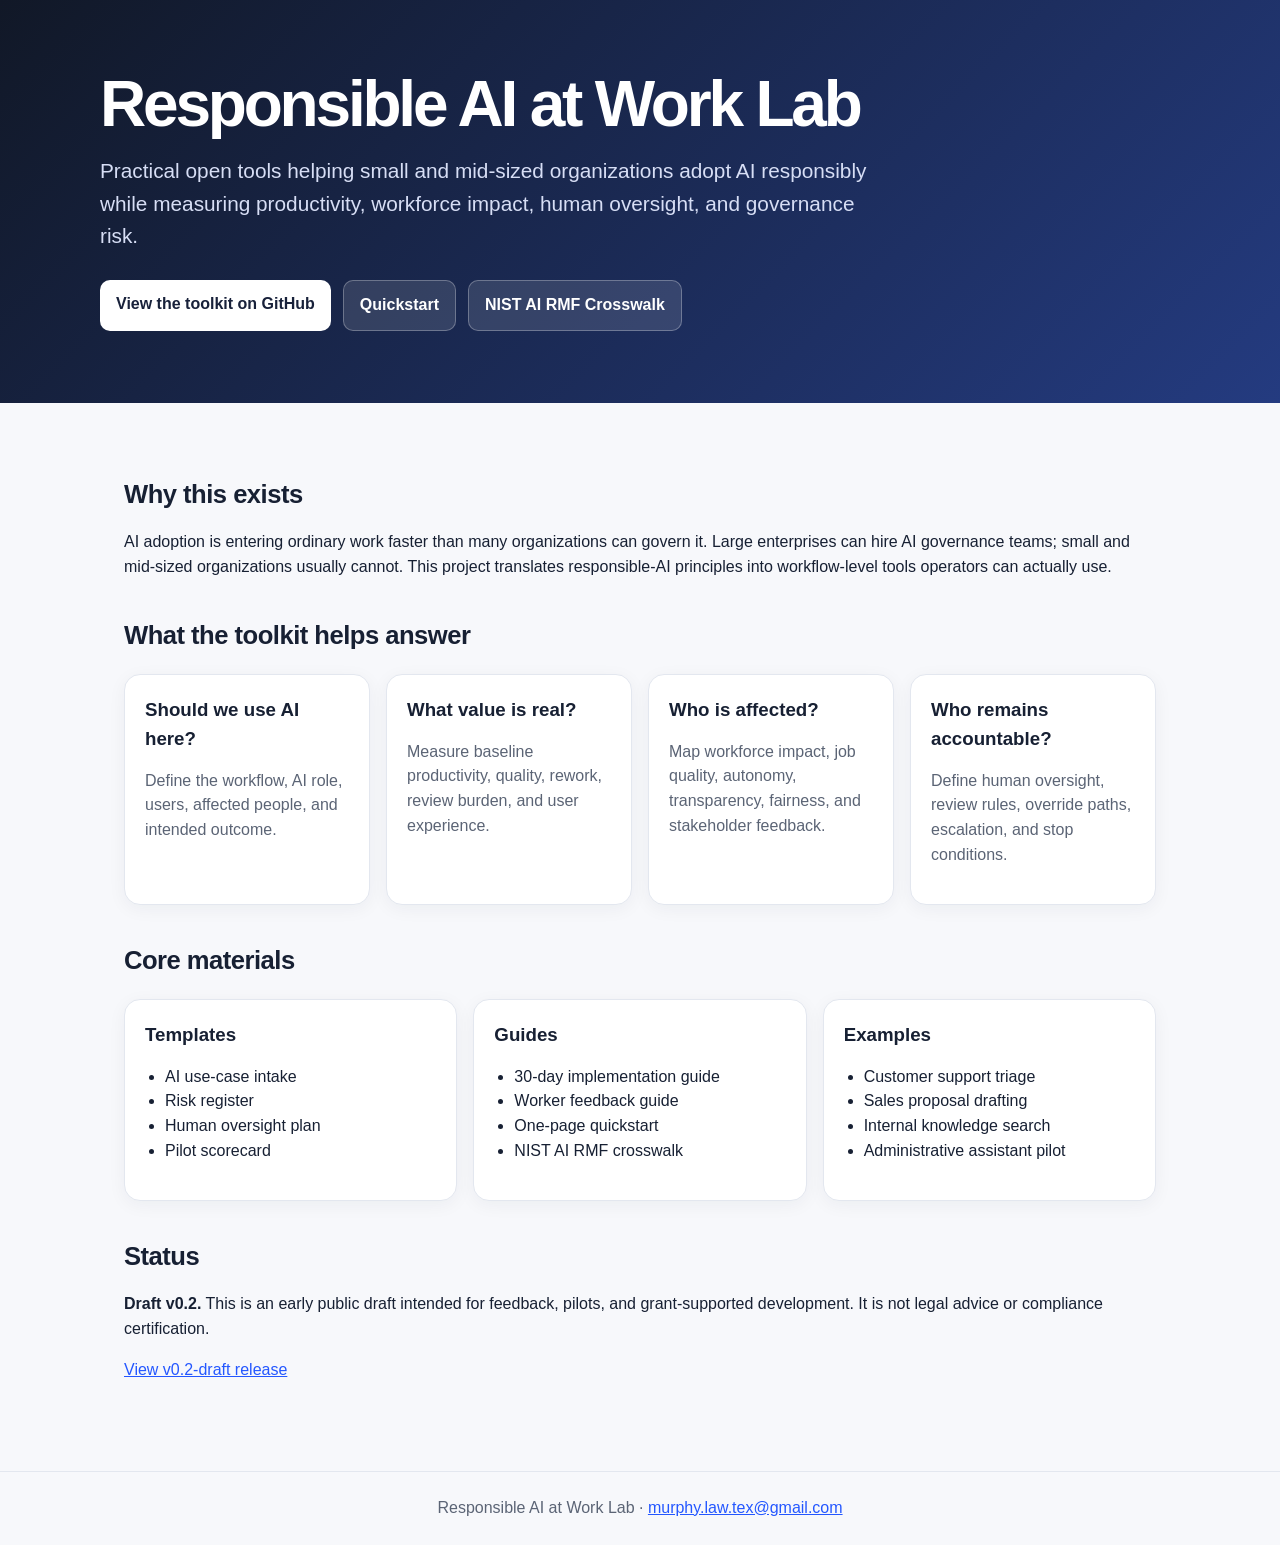
==== index.html @ 407ae04b "Add public landing page" ====
<!doctype html>
<html lang="en">
<head>
  <meta charset="utf-8" />
  <meta name="viewport" content="width=device-width, initial-scale=1" />
  <title>Responsible AI at Work Lab</title>
  <meta name="description" content="Practical open tools helping SMEs adopt AI responsibly while measuring productivity, workforce impact, human oversight, and governance risk." />
  <style>
    :root { --ink:#172033; --muted:#5b6475; --bg:#f7f8fb; --card:#ffffff; --accent:#2457ff; --line:#e3e7ef; }
    * { box-sizing: border-box; }
    body { margin:0; font-family: -apple-system, BlinkMacSystemFont, "Segoe UI", sans-serif; color:var(--ink); background:var(--bg); line-height:1.55; }
    header { background:linear-gradient(135deg,#111827,#243b80); color:white; padding:72px 24px; }
    main { max-width:1080px; margin:0 auto; padding:36px 24px 72px; }
    .wrap { max-width:1080px; margin:0 auto; }
    h1 { font-size: clamp(2.2rem,5vw,4.5rem); line-height:1.02; margin:0 0 18px; letter-spacing:-0.05em; }
    h2 { font-size:1.6rem; margin:36px 0 12px; letter-spacing:-0.02em; }
    p.lede { font-size:1.3rem; max-width:780px; color:#d7def5; margin:0 0 28px; }
    .buttons { display:flex; gap:12px; flex-wrap:wrap; }
    .button { display:inline-block; padding:12px 16px; border-radius:10px; text-decoration:none; font-weight:700; }
    .primary { background:white; color:#18213a; }
    .secondary { background:rgba(255,255,255,.12); color:white; border:1px solid rgba(255,255,255,.28); }
    .grid { display:grid; grid-template-columns: repeat(auto-fit,minmax(240px,1fr)); gap:16px; margin-top:18px; }
    .card { background:var(--card); border:1px solid var(--line); border-radius:16px; padding:20px; box-shadow:0 4px 18px rgba(20,30,55,.05); }
    .card h3 { margin:0 0 8px; }
    .muted { color:var(--muted); }
    ul { padding-left:20px; }
    code { background:#eef2ff; padding:2px 5px; border-radius:5px; }
    footer { border-top:1px solid var(--line); color:var(--muted); padding:24px; text-align:center; }
    a { color:var(--accent); }
  </style>
</head>
<body>
  <header>
    <div class="wrap">
      <h1>Responsible AI at Work Lab</h1>
      <p class="lede">Practical open tools helping small and mid-sized organizations adopt AI responsibly while measuring productivity, workforce impact, human oversight, and governance risk.</p>
      <div class="buttons">
        <a class="button primary" href="https://github.com/murphylawtex-bit/responsible-ai-at-work-lab">View the toolkit on GitHub</a>
        <a class="button secondary" href="QUICKSTART.md">Quickstart</a>
        <a class="button secondary" href="docs/nist-ai-rmf-crosswalk.md">NIST AI RMF Crosswalk</a>
      </div>
    </div>
  </header>
  <main>
    <section>
      <h2>Why this exists</h2>
      <p>AI adoption is entering ordinary work faster than many organizations can govern it. Large enterprises can hire AI governance teams; small and mid-sized organizations usually cannot. This project translates responsible-AI principles into workflow-level tools operators can actually use.</p>
    </section>

    <section>
      <h2>What the toolkit helps answer</h2>
      <div class="grid">
        <div class="card"><h3>Should we use AI here?</h3><p class="muted">Define the workflow, AI role, users, affected people, and intended outcome.</p></div>
        <div class="card"><h3>What value is real?</h3><p class="muted">Measure baseline productivity, quality, rework, review burden, and user experience.</p></div>
        <div class="card"><h3>Who is affected?</h3><p class="muted">Map workforce impact, job quality, autonomy, transparency, fairness, and stakeholder feedback.</p></div>
        <div class="card"><h3>Who remains accountable?</h3><p class="muted">Define human oversight, review rules, override paths, escalation, and stop conditions.</p></div>
      </div>
    </section>

    <section>
      <h2>Core materials</h2>
      <div class="grid">
        <div class="card"><h3>Templates</h3><ul><li>AI use-case intake</li><li>Risk register</li><li>Human oversight plan</li><li>Pilot scorecard</li></ul></div>
        <div class="card"><h3>Guides</h3><ul><li>30-day implementation guide</li><li>Worker feedback guide</li><li>One-page quickstart</li><li>NIST AI RMF crosswalk</li></ul></div>
        <div class="card"><h3>Examples</h3><ul><li>Customer support triage</li><li>Sales proposal drafting</li><li>Internal knowledge search</li><li>Administrative assistant pilot</li></ul></div>
      </div>
    </section>

    <section>
      <h2>Status</h2>
      <p><strong>Draft v0.2.</strong> This is an early public draft intended for feedback, pilots, and grant-supported development. It is not legal advice or compliance certification.</p>
      <p><a href="https://github.com/murphylawtex-bit/responsible-ai-at-work-lab/releases/tag/v0.2-draft">View v0.2-draft release</a></p>
    </section>
  </main>
  <footer>
    Responsible AI at Work Lab · <a href="mailto:murphy.law.tex@gmail.com">murphy.law.tex@gmail.com</a>
  </footer>
</body>
</html>
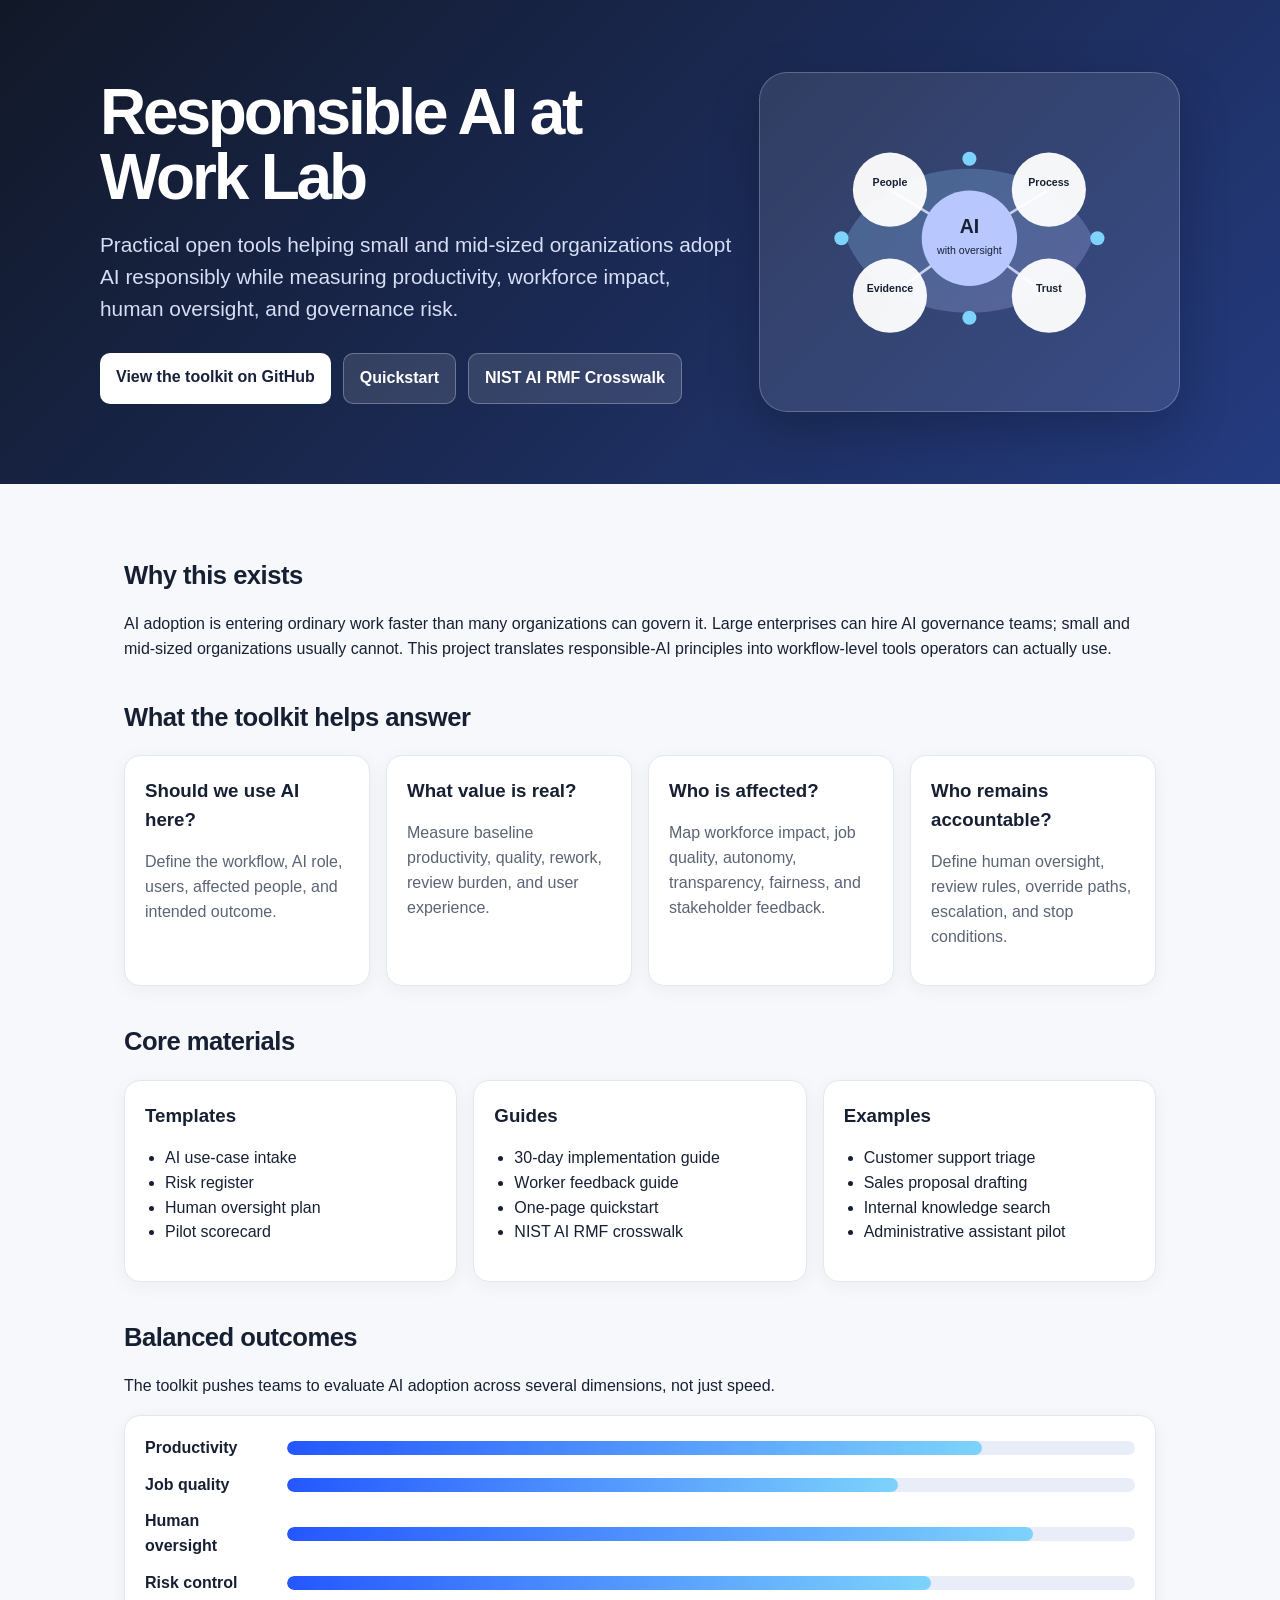
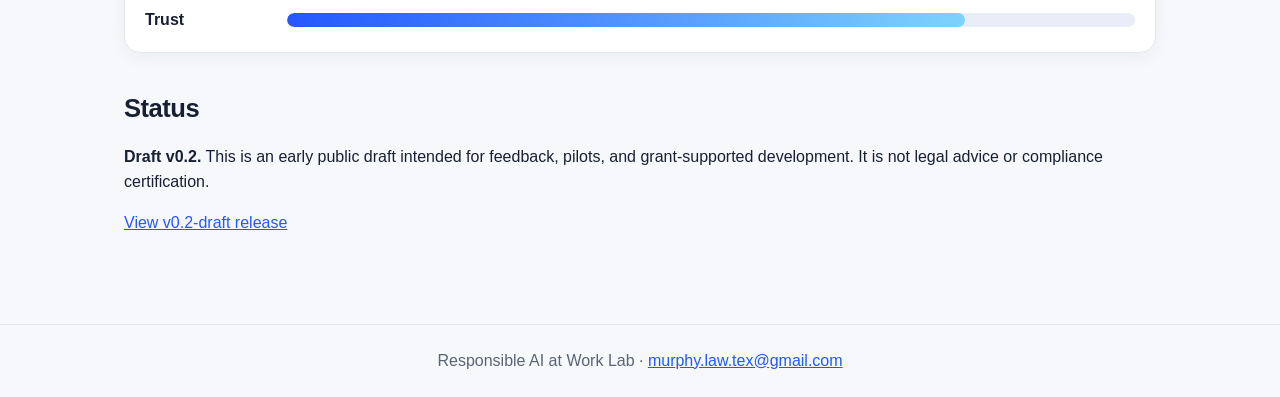
==== commit 086a29f8: "Make landing page more human and visual" ====
--- a/index.html
+++ b/index.html
@@ -20,6 +20,18 @@
     .primary { background:white; color:#18213a; }
     .secondary { background:rgba(255,255,255,.12); color:white; border:1px solid rgba(255,255,255,.28); }
     .grid { display:grid; grid-template-columns: repeat(auto-fit,minmax(240px,1fr)); gap:16px; margin-top:18px; }
+    .hero-layout { display:grid; grid-template-columns: minmax(0,1.2fr) minmax(280px,.8fr); gap:28px; align-items:center; }
+    .hero-art { background:rgba(255,255,255,.1); border:1px solid rgba(255,255,255,.22); border-radius:28px; padding:24px; box-shadow:0 18px 50px rgba(0,0,0,.22); }
+    .node { fill:#fff; opacity:.95; } .node2 { fill:#b9c7ff; } .line { stroke:#dbe4ff; stroke-width:3; opacity:.85; } .accent { fill:#7dd3fc; }
+    .flow { display:grid; grid-template-columns: repeat(auto-fit,minmax(135px,1fr)); gap:10px; margin-top:18px; }
+    .step { background:white; border:1px solid var(--line); border-radius:14px; padding:14px; text-align:center; font-weight:700; }
+    .step span { display:block; color:var(--muted); font-size:.86rem; font-weight:500; margin-top:4px; }
+    .quote { background:#fff7ed; border-left:5px solid #fb923c; padding:20px; border-radius:14px; font-size:1.15rem; }
+    .bars { display:grid; gap:12px; }
+    .bar { display:grid; grid-template-columns:130px 1fr; gap:12px; align-items:center; }
+    .bar-track { background:#e8edf7; border-radius:999px; overflow:hidden; height:14px; }
+    .bar-fill { height:14px; background:linear-gradient(90deg,#2457ff,#7dd3fc); border-radius:999px; }
+    @media (max-width: 800px) { .hero-layout { grid-template-columns:1fr; } }
     .card { background:var(--card); border:1px solid var(--line); border-radius:16px; padding:20px; box-shadow:0 4px 18px rgba(20,30,55,.05); }
     .card h3 { margin:0 0 8px; }
     .muted { color:var(--muted); }
@@ -31,13 +43,28 @@
 </head>
 <body>
   <header>
-    <div class="wrap">
-      <h1>Responsible AI at Work Lab</h1>
-      <p class="lede">Practical open tools helping small and mid-sized organizations adopt AI responsibly while measuring productivity, workforce impact, human oversight, and governance risk.</p>
-      <div class="buttons">
-        <a class="button primary" href="https://github.com/murphylawtex-bit/responsible-ai-at-work-lab">View the toolkit on GitHub</a>
-        <a class="button secondary" href="QUICKSTART.md">Quickstart</a>
-        <a class="button secondary" href="docs/nist-ai-rmf-crosswalk.md">NIST AI RMF Crosswalk</a>
+    <div class="wrap hero-layout">
+      <div>
+        <h1>Responsible AI at Work Lab</h1>
+        <p class="lede">Practical open tools helping small and mid-sized organizations adopt AI responsibly while measuring productivity, workforce impact, human oversight, and governance risk.</p>
+        <div class="buttons">
+          <a class="button primary" href="https://github.com/murphylawtex-bit/responsible-ai-at-work-lab">View the toolkit on GitHub</a>
+          <a class="button secondary" href="QUICKSTART.md">Quickstart</a>
+          <a class="button secondary" href="docs/nist-ai-rmf-crosswalk.md">NIST AI RMF Crosswalk</a>
+        </div>
+      </div>
+      <div class="hero-art" aria-label="Illustration of people, work, and AI governance connected in a workflow">
+        <svg viewBox="0 0 420 320" role="img" width="100%" height="auto">
+          <defs>
+            <linearGradient id="g" x1="0" y1="0" x2="1" y2="1"><stop stop-color="#7dd3fc"/><stop offset="1" stop-color="#c4b5fd"/></linearGradient>
+          </defs>
+          <path d="M70 160 C120 55, 300 55, 350 160 C310 270, 115 275, 70 160Z" fill="url(#g)" opacity=".25"/>
+          <line class="line" x1="120" y1="105" x2="210" y2="160"/><line class="line" x1="300" y1="105" x2="210" y2="160"/><line class="line" x1="120" y1="225" x2="210" y2="160"/><line class="line" x1="300" y1="225" x2="210" y2="160"/>
+          <circle class="node" cx="120" cy="105" r="42"/><circle class="node" cx="300" cy="105" r="42"/><circle class="node" cx="120" cy="225" r="42"/><circle class="node" cx="300" cy="225" r="42"/><circle class="node2" cx="210" cy="160" r="54"/>
+          <text x="210" y="154" text-anchor="middle" font-size="22" font-weight="800" fill="#172033">AI</text><text x="210" y="178" text-anchor="middle" font-size="12" fill="#172033">with oversight</text>
+          <text x="120" y="101" text-anchor="middle" font-size="12" font-weight="700" fill="#172033">People</text><text x="300" y="101" text-anchor="middle" font-size="12" font-weight="700" fill="#172033">Process</text><text x="120" y="221" text-anchor="middle" font-size="12" font-weight="700" fill="#172033">Evidence</text><text x="300" y="221" text-anchor="middle" font-size="12" font-weight="700" fill="#172033">Trust</text>
+          <circle class="accent" cx="210" cy="70" r="8"/><circle class="accent" cx="355" cy="160" r="8"/><circle class="accent" cx="210" cy="250" r="8"/><circle class="accent" cx="65" cy="160" r="8"/>
+        </svg>
       </div>
     </div>
   </header>
@@ -67,6 +94,18 @@
     </section>
 
     <section>
+      <h2>Balanced outcomes</h2>
+      <p>The toolkit pushes teams to evaluate AI adoption across several dimensions, not just speed.</p>
+      <div class="card bars">
+        <div class="bar"><strong>Productivity</strong><div class="bar-track"><div class="bar-fill" style="width:82%"></div></div></div>
+        <div class="bar"><strong>Job quality</strong><div class="bar-track"><div class="bar-fill" style="width:72%"></div></div></div>
+        <div class="bar"><strong>Human oversight</strong><div class="bar-track"><div class="bar-fill" style="width:88%"></div></div></div>
+        <div class="bar"><strong>Risk control</strong><div class="bar-track"><div class="bar-fill" style="width:76%"></div></div></div>
+        <div class="bar"><strong>Trust</strong><div class="bar-track"><div class="bar-fill" style="width:80%"></div></div></div>
+      </div>
+    </section>
+
+    <section>
       <h2>Status</h2>
       <p><strong>Draft v0.2.</strong> This is an early public draft intended for feedback, pilots, and grant-supported development. It is not legal advice or compliance certification.</p>
       <p><a href="https://github.com/murphylawtex-bit/responsible-ai-at-work-lab/releases/tag/v0.2-draft">View v0.2-draft release</a></p>
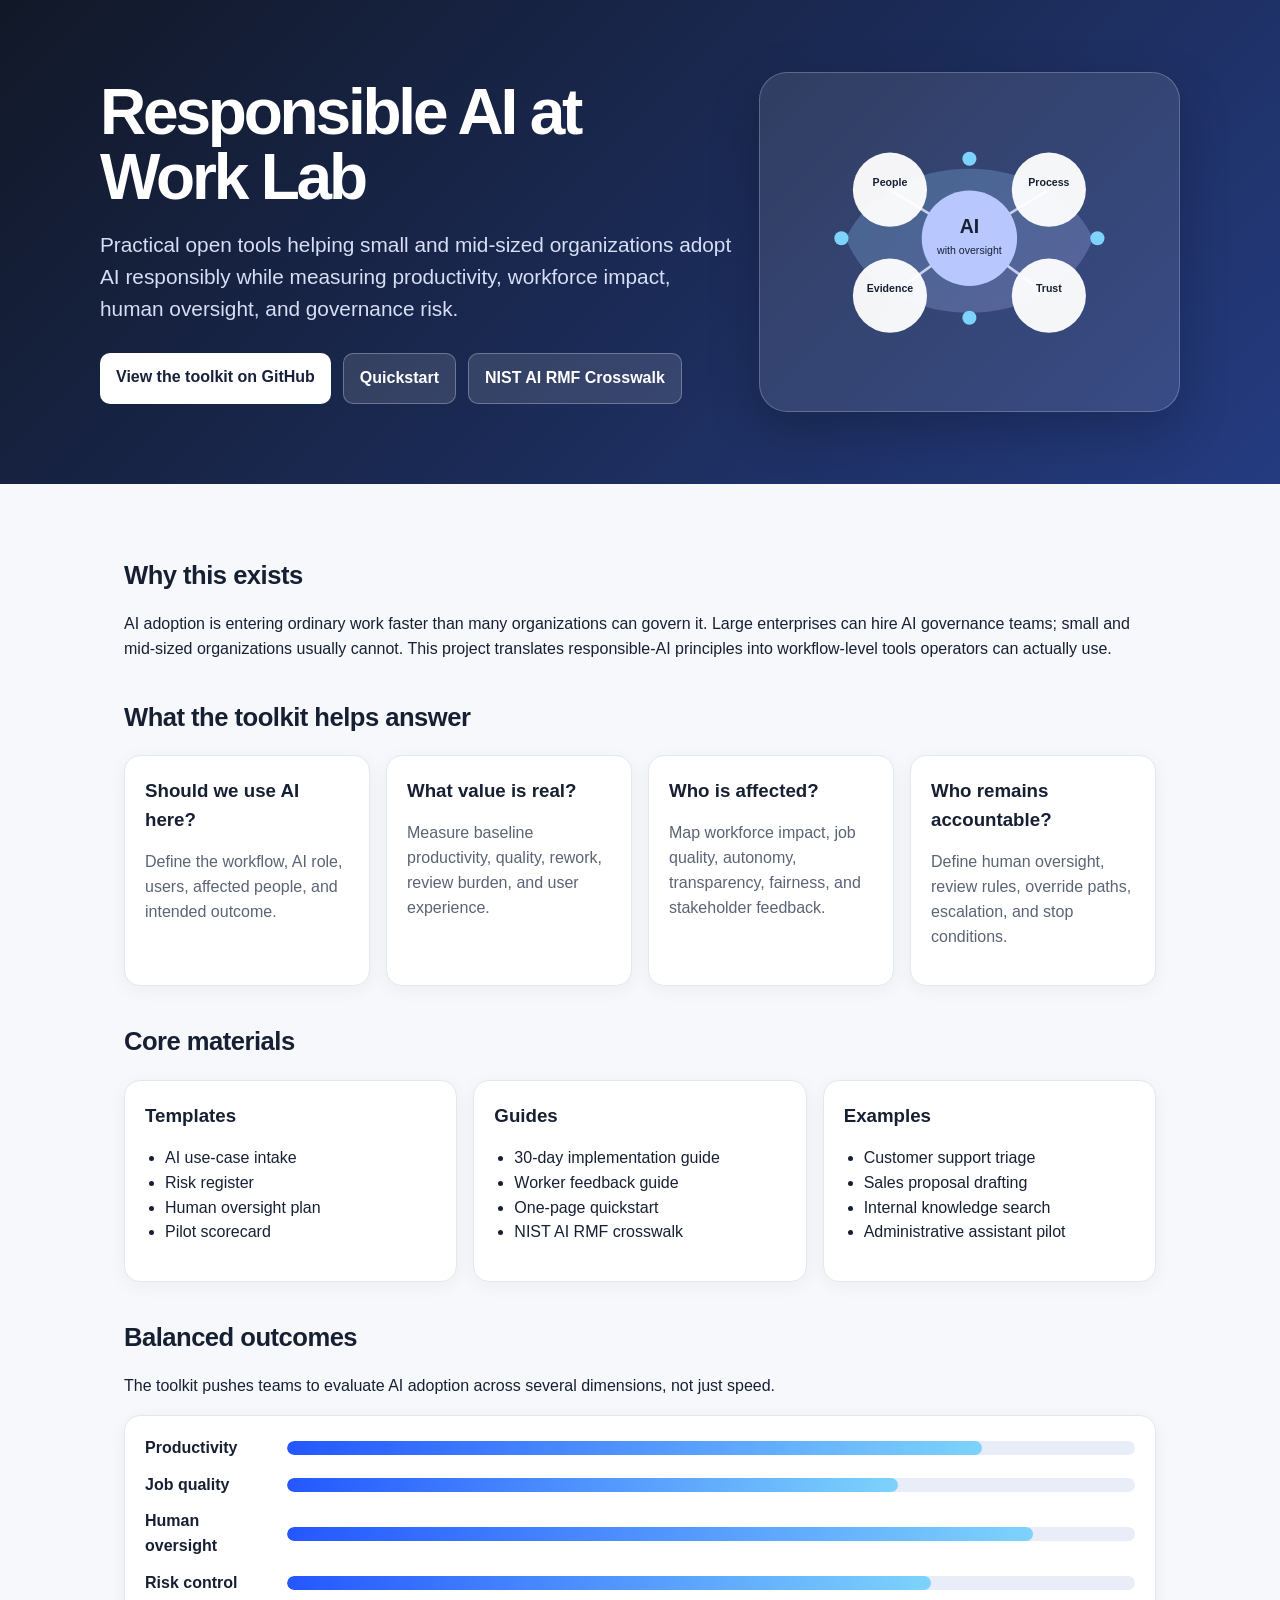
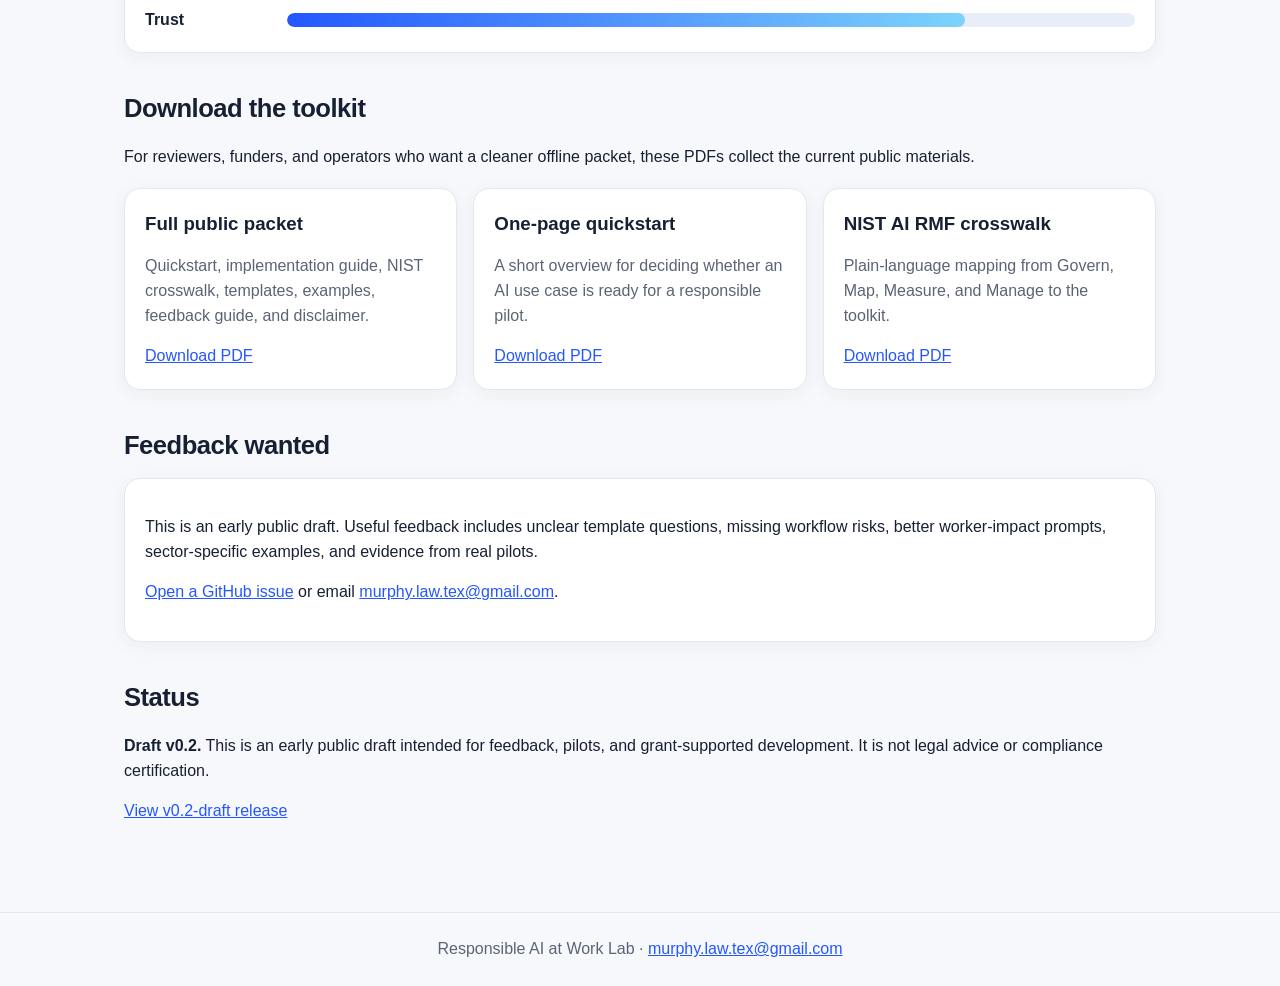
==== commit 6b926d7f: "Add downloadable toolkit PDFs and feedback section" ====
--- a/index.html
+++ b/index.html
@@ -49,8 +49,8 @@
         <p class="lede">Practical open tools helping small and mid-sized organizations adopt AI responsibly while measuring productivity, workforce impact, human oversight, and governance risk.</p>
         <div class="buttons">
           <a class="button primary" href="https://github.com/murphylawtex-bit/responsible-ai-at-work-lab">View the toolkit on GitHub</a>
-          <a class="button secondary" href="QUICKSTART.md">Quickstart</a>
-          <a class="button secondary" href="docs/nist-ai-rmf-crosswalk.md">NIST AI RMF Crosswalk</a>
+          <a class="button secondary" href="quickstart.html">Quickstart</a>
+          <a class="button secondary" href="nist-ai-rmf-crosswalk.html">NIST AI RMF Crosswalk</a>
         </div>
       </div>
       <div class="hero-art" aria-label="Illustration of people, work, and AI governance connected in a workflow">
@@ -105,6 +105,25 @@
       </div>
     </section>
 
+
+    <section>
+      <h2>Download the toolkit</h2>
+      <p>For reviewers, funders, and operators who want a cleaner offline packet, these PDFs collect the current public materials.</p>
+      <div class="grid">
+        <div class="card"><h3>Full public packet</h3><p class="muted">Quickstart, implementation guide, NIST crosswalk, templates, examples, feedback guide, and disclaimer.</p><a href="downloads/responsible-ai-adoption-toolkit-v0.2-public-packet.pdf">Download PDF</a></div>
+        <div class="card"><h3>One-page quickstart</h3><p class="muted">A short overview for deciding whether an AI use case is ready for a responsible pilot.</p><a href="downloads/responsible-ai-one-page-quickstart.pdf">Download PDF</a></div>
+        <div class="card"><h3>NIST AI RMF crosswalk</h3><p class="muted">Plain-language mapping from Govern, Map, Measure, and Manage to the toolkit.</p><a href="downloads/responsible-ai-nist-ai-rmf-crosswalk.pdf">Download PDF</a></div>
+      </div>
+    </section>
+
+    <section>
+      <h2>Feedback wanted</h2>
+      <div class="card">
+        <p>This is an early public draft. Useful feedback includes unclear template questions, missing workflow risks, better worker-impact prompts, sector-specific examples, and evidence from real pilots.</p>
+        <p><a href="https://github.com/murphylawtex-bit/responsible-ai-at-work-lab/issues">Open a GitHub issue</a> or email <a href="mailto:murphy.law.tex@gmail.com">murphy.law.tex@gmail.com</a>.</p>
+      </div>
+    </section>
+
     <section>
       <h2>Status</h2>
       <p><strong>Draft v0.2.</strong> This is an early public draft intended for feedback, pilots, and grant-supported development. It is not legal advice or compliance certification.</p>
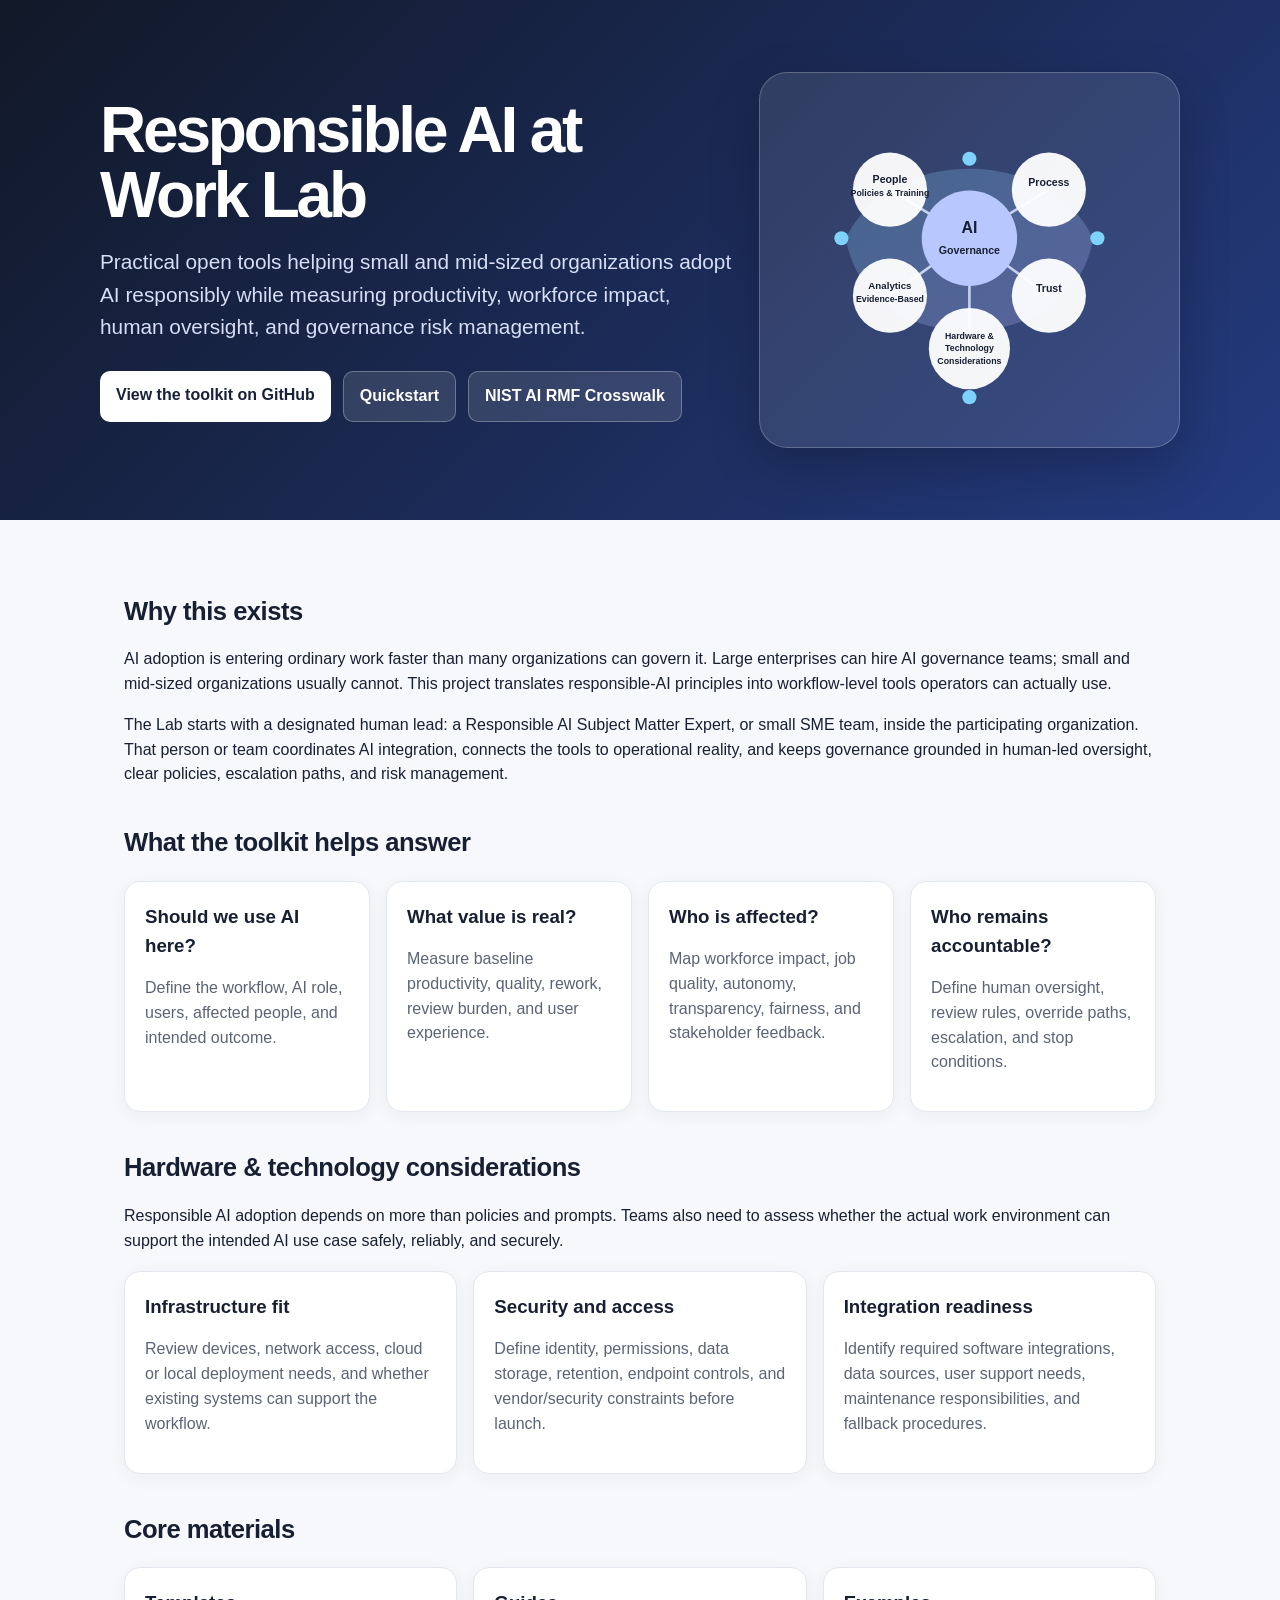
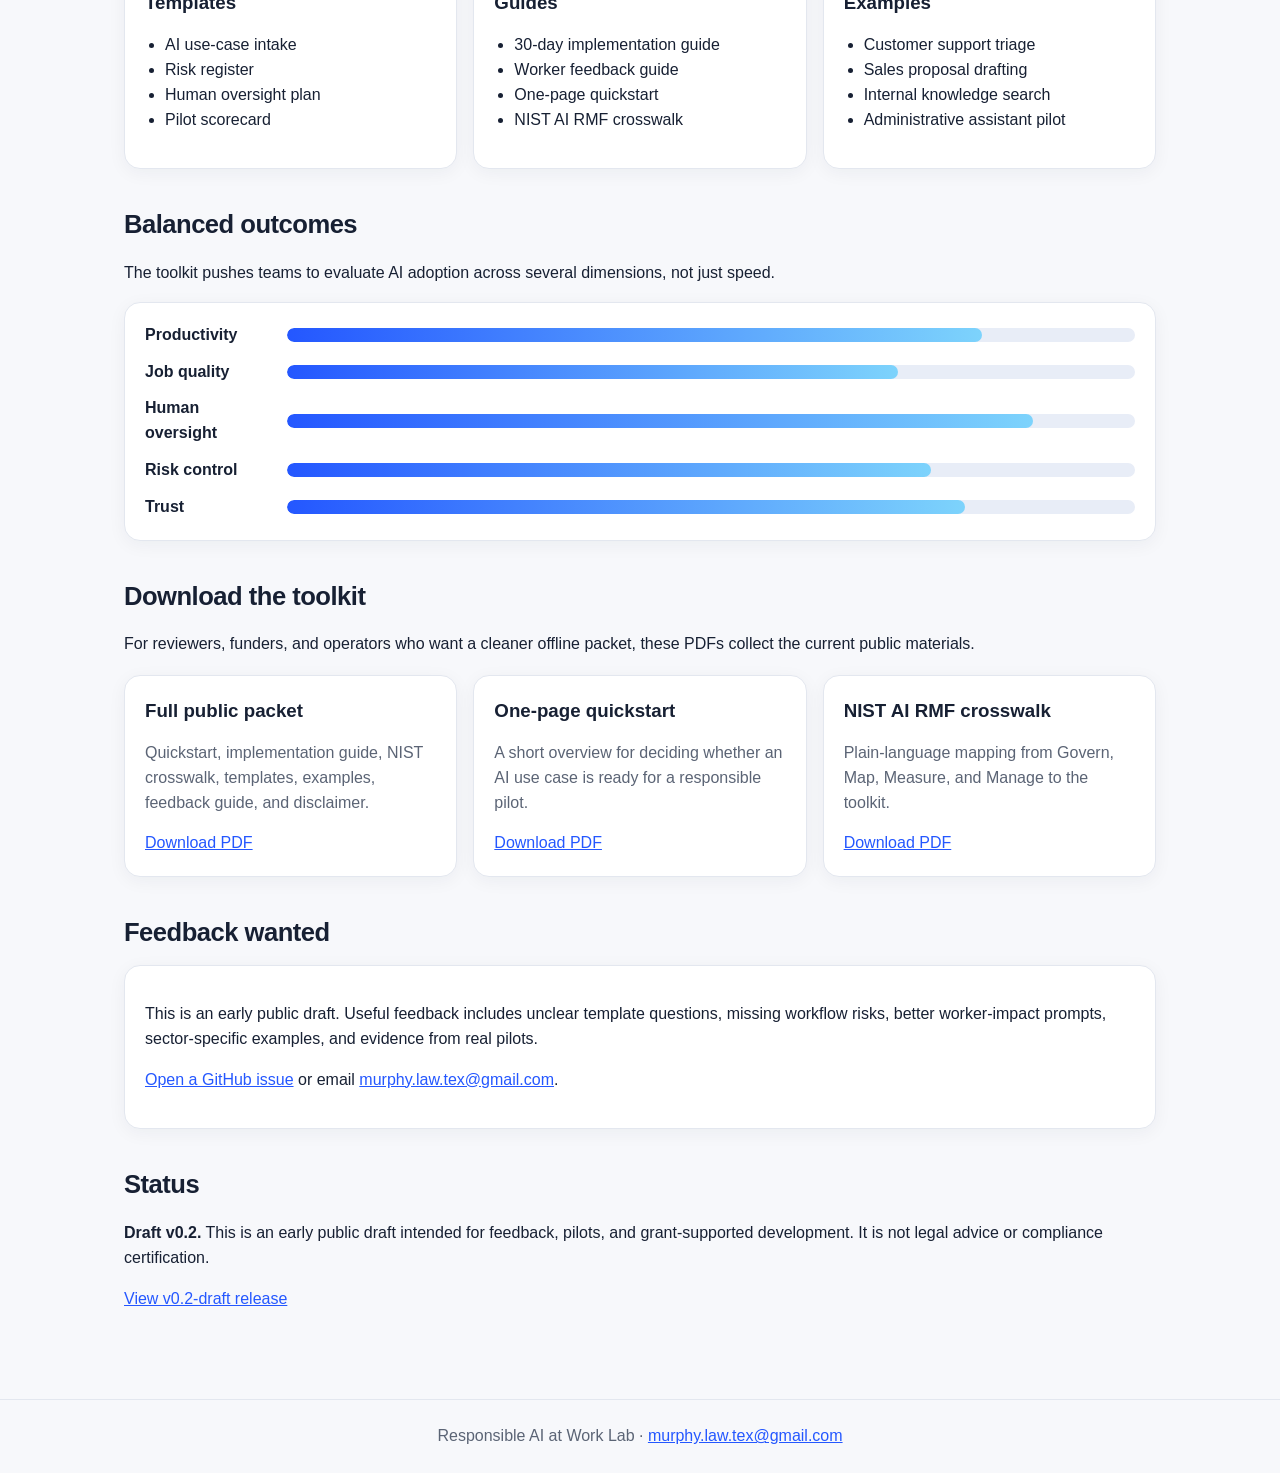
==== commit a961a865: "Refine landing page governance graphic" ====
--- a/index.html
+++ b/index.html
@@ -4,7 +4,7 @@
   <meta charset="utf-8" />
   <meta name="viewport" content="width=device-width, initial-scale=1" />
   <title>Responsible AI at Work Lab</title>
-  <meta name="description" content="Practical open tools helping SMEs adopt AI responsibly while measuring productivity, workforce impact, human oversight, and governance risk." />
+  <meta name="description" content="Practical open tools helping SMEs adopt AI responsibly while measuring productivity, workforce impact, human oversight, and governance risk management." />
   <style>
     :root { --ink:#172033; --muted:#5b6475; --bg:#f7f8fb; --card:#ffffff; --accent:#2457ff; --line:#e3e7ef; }
     * { box-sizing: border-box; }
@@ -46,7 +46,7 @@
     <div class="wrap hero-layout">
       <div>
         <h1>Responsible AI at Work Lab</h1>
-        <p class="lede">Practical open tools helping small and mid-sized organizations adopt AI responsibly while measuring productivity, workforce impact, human oversight, and governance risk.</p>
+        <p class="lede">Practical open tools helping small and mid-sized organizations adopt AI responsibly while measuring productivity, workforce impact, human oversight, and governance risk management.</p>
         <div class="buttons">
           <a class="button primary" href="https://github.com/murphylawtex-bit/responsible-ai-at-work-lab">View the toolkit on GitHub</a>
           <a class="button secondary" href="quickstart.html">Quickstart</a>
@@ -54,16 +54,16 @@
         </div>
       </div>
       <div class="hero-art" aria-label="Illustration of people, work, and AI governance connected in a workflow">
-        <svg viewBox="0 0 420 320" role="img" width="100%" height="auto">
+        <svg viewBox="0 0 420 360" role="img" width="100%" height="auto">
           <defs>
             <linearGradient id="g" x1="0" y1="0" x2="1" y2="1"><stop stop-color="#7dd3fc"/><stop offset="1" stop-color="#c4b5fd"/></linearGradient>
           </defs>
-          <path d="M70 160 C120 55, 300 55, 350 160 C310 270, 115 275, 70 160Z" fill="url(#g)" opacity=".25"/>
-          <line class="line" x1="120" y1="105" x2="210" y2="160"/><line class="line" x1="300" y1="105" x2="210" y2="160"/><line class="line" x1="120" y1="225" x2="210" y2="160"/><line class="line" x1="300" y1="225" x2="210" y2="160"/>
-          <circle class="node" cx="120" cy="105" r="42"/><circle class="node" cx="300" cy="105" r="42"/><circle class="node" cx="120" cy="225" r="42"/><circle class="node" cx="300" cy="225" r="42"/><circle class="node2" cx="210" cy="160" r="54"/>
-          <text x="210" y="154" text-anchor="middle" font-size="22" font-weight="800" fill="#172033">AI</text><text x="210" y="178" text-anchor="middle" font-size="12" fill="#172033">with oversight</text>
-          <text x="120" y="101" text-anchor="middle" font-size="12" font-weight="700" fill="#172033">People</text><text x="300" y="101" text-anchor="middle" font-size="12" font-weight="700" fill="#172033">Process</text><text x="120" y="221" text-anchor="middle" font-size="12" font-weight="700" fill="#172033">Evidence</text><text x="300" y="221" text-anchor="middle" font-size="12" font-weight="700" fill="#172033">Trust</text>
-          <circle class="accent" cx="210" cy="70" r="8"/><circle class="accent" cx="355" cy="160" r="8"/><circle class="accent" cx="210" cy="250" r="8"/><circle class="accent" cx="65" cy="160" r="8"/>
+          <path d="M70 160 C120 55, 300 55, 350 160 C330 295, 95 305, 70 160Z" fill="url(#g)" opacity=".25"/>
+          <line class="line" x1="120" y1="105" x2="210" y2="160"/><line class="line" x1="300" y1="105" x2="210" y2="160"/><line class="line" x1="120" y1="225" x2="210" y2="160"/><line class="line" x1="300" y1="225" x2="210" y2="160"/><line class="line" x1="210" y1="285" x2="210" y2="160"/>
+          <circle class="node" cx="120" cy="105" r="42"/><circle class="node" cx="300" cy="105" r="42"/><circle class="node" cx="120" cy="225" r="42"/><circle class="node" cx="300" cy="225" r="42"/><circle class="node" cx="210" cy="285" r="46"/><circle class="node2" cx="210" cy="160" r="54"/>
+          <text x="210" y="154" text-anchor="middle" font-size="18" font-weight="800" fill="#172033">AI</text><text x="210" y="178" text-anchor="middle" font-size="12" font-weight="700" fill="#172033">Governance</text>
+          <text x="120" y="97" text-anchor="middle" font-size="12" font-weight="700" fill="#172033">People</text><text x="120" y="112" text-anchor="middle" font-size="10" font-weight="700" fill="#172033">Policies &amp; Training</text><text x="300" y="101" text-anchor="middle" font-size="12" font-weight="700" fill="#172033">Process</text><text x="120" y="218" text-anchor="middle" font-size="11" font-weight="700" fill="#172033">Analytics</text><text x="120" y="232" text-anchor="middle" font-size="10" font-weight="700" fill="#172033">Evidence-Based</text><text x="300" y="221" text-anchor="middle" font-size="12" font-weight="700" fill="#172033">Trust</text><text x="210" y="274" text-anchor="middle" font-size="10" font-weight="700" fill="#172033">Hardware &amp;</text><text x="210" y="288" text-anchor="middle" font-size="10" font-weight="700" fill="#172033">Technology</text><text x="210" y="302" text-anchor="middle" font-size="10" font-weight="700" fill="#172033">Considerations</text>
+          <circle class="accent" cx="210" cy="70" r="8"/><circle class="accent" cx="355" cy="160" r="8"/><circle class="accent" cx="210" cy="340" r="8"/><circle class="accent" cx="65" cy="160" r="8"/>
         </svg>
       </div>
     </div>
@@ -72,6 +72,7 @@
     <section>
       <h2>Why this exists</h2>
       <p>AI adoption is entering ordinary work faster than many organizations can govern it. Large enterprises can hire AI governance teams; small and mid-sized organizations usually cannot. This project translates responsible-AI principles into workflow-level tools operators can actually use.</p>
+      <p>The Lab starts with a designated human lead: a Responsible AI Subject Matter Expert, or small SME team, inside the participating organization. That person or team coordinates AI integration, connects the tools to operational reality, and keeps governance grounded in human-led oversight, clear policies, escalation paths, and risk management.</p>
     </section>
 
     <section>
@@ -81,6 +82,16 @@
         <div class="card"><h3>What value is real?</h3><p class="muted">Measure baseline productivity, quality, rework, review burden, and user experience.</p></div>
         <div class="card"><h3>Who is affected?</h3><p class="muted">Map workforce impact, job quality, autonomy, transparency, fairness, and stakeholder feedback.</p></div>
         <div class="card"><h3>Who remains accountable?</h3><p class="muted">Define human oversight, review rules, override paths, escalation, and stop conditions.</p></div>
+      </div>
+    </section>
+
+    <section>
+      <h2>Hardware &amp; technology considerations</h2>
+      <p>Responsible AI adoption depends on more than policies and prompts. Teams also need to assess whether the actual work environment can support the intended AI use case safely, reliably, and securely.</p>
+      <div class="grid">
+        <div class="card"><h3>Infrastructure fit</h3><p class="muted">Review devices, network access, cloud or local deployment needs, and whether existing systems can support the workflow.</p></div>
+        <div class="card"><h3>Security and access</h3><p class="muted">Define identity, permissions, data storage, retention, endpoint controls, and vendor/security constraints before launch.</p></div>
+        <div class="card"><h3>Integration readiness</h3><p class="muted">Identify required software integrations, data sources, user support needs, maintenance responsibilities, and fallback procedures.</p></div>
       </div>
     </section>
 
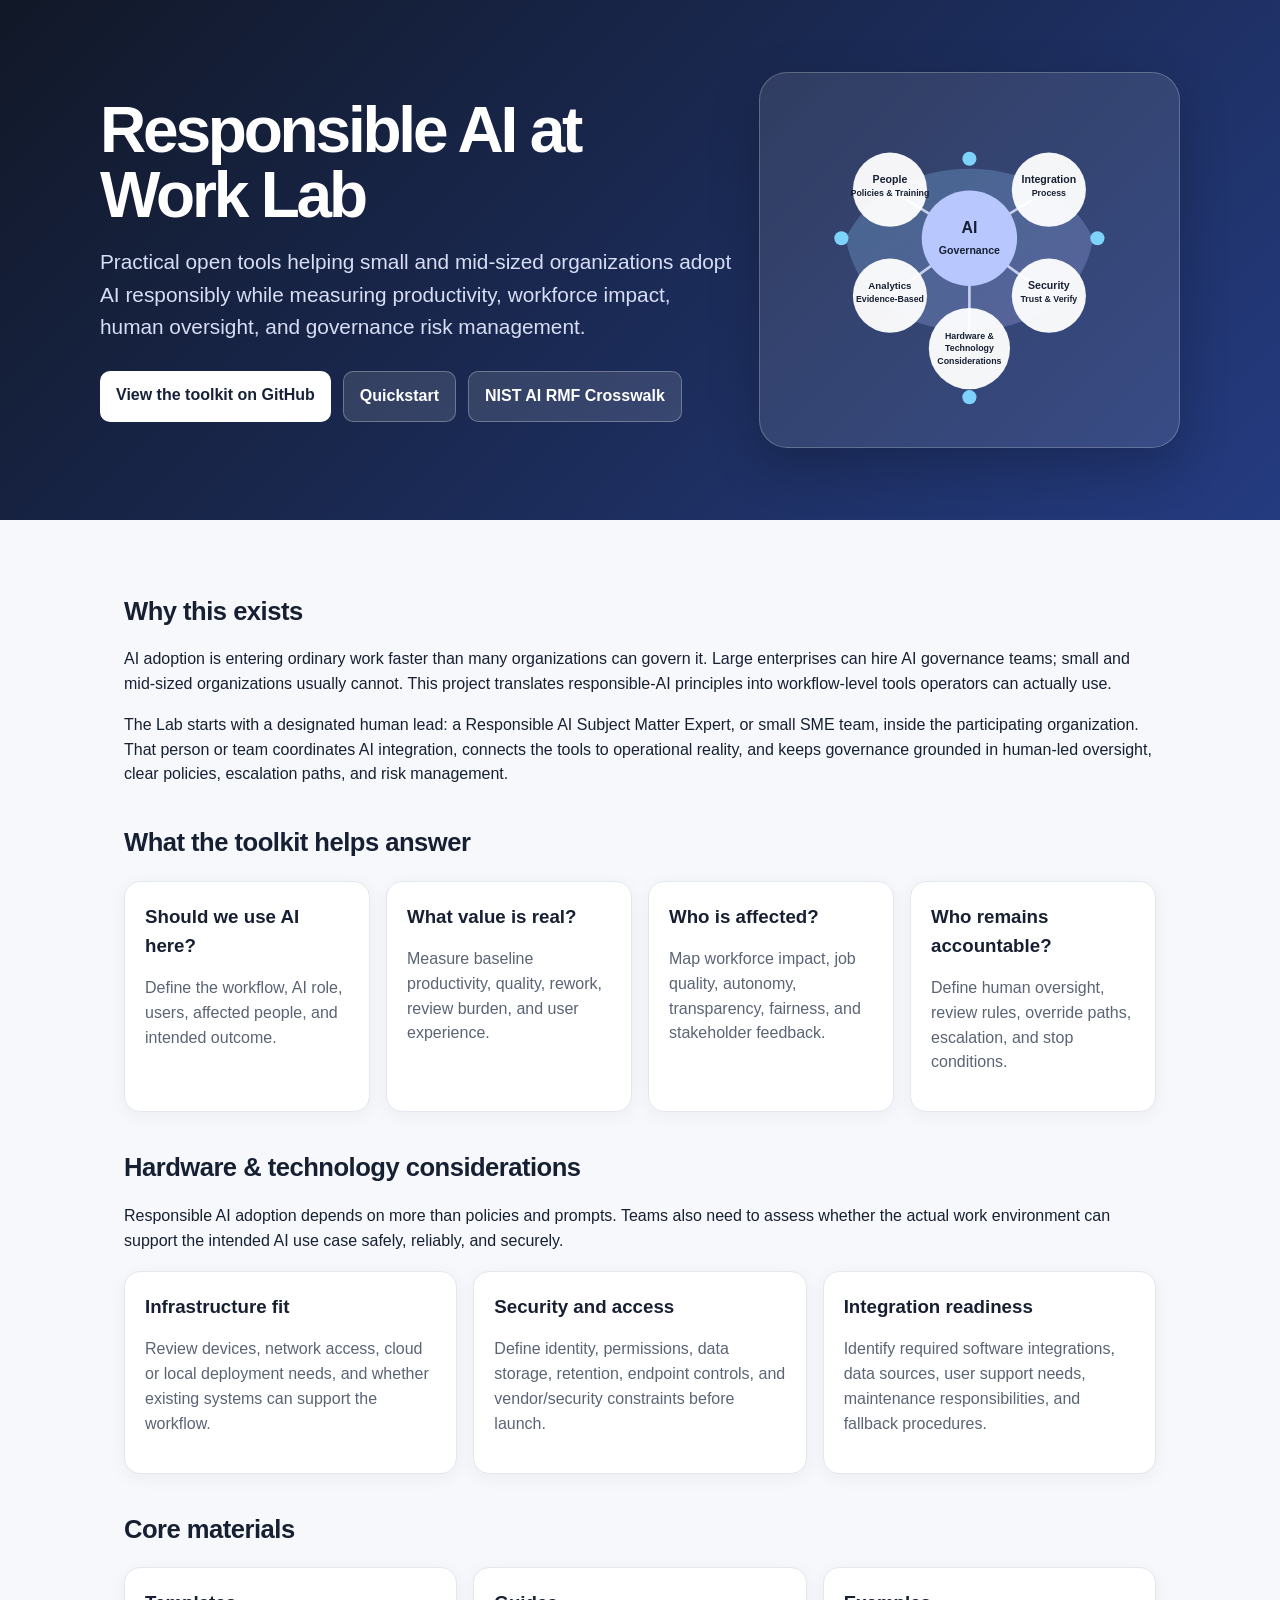
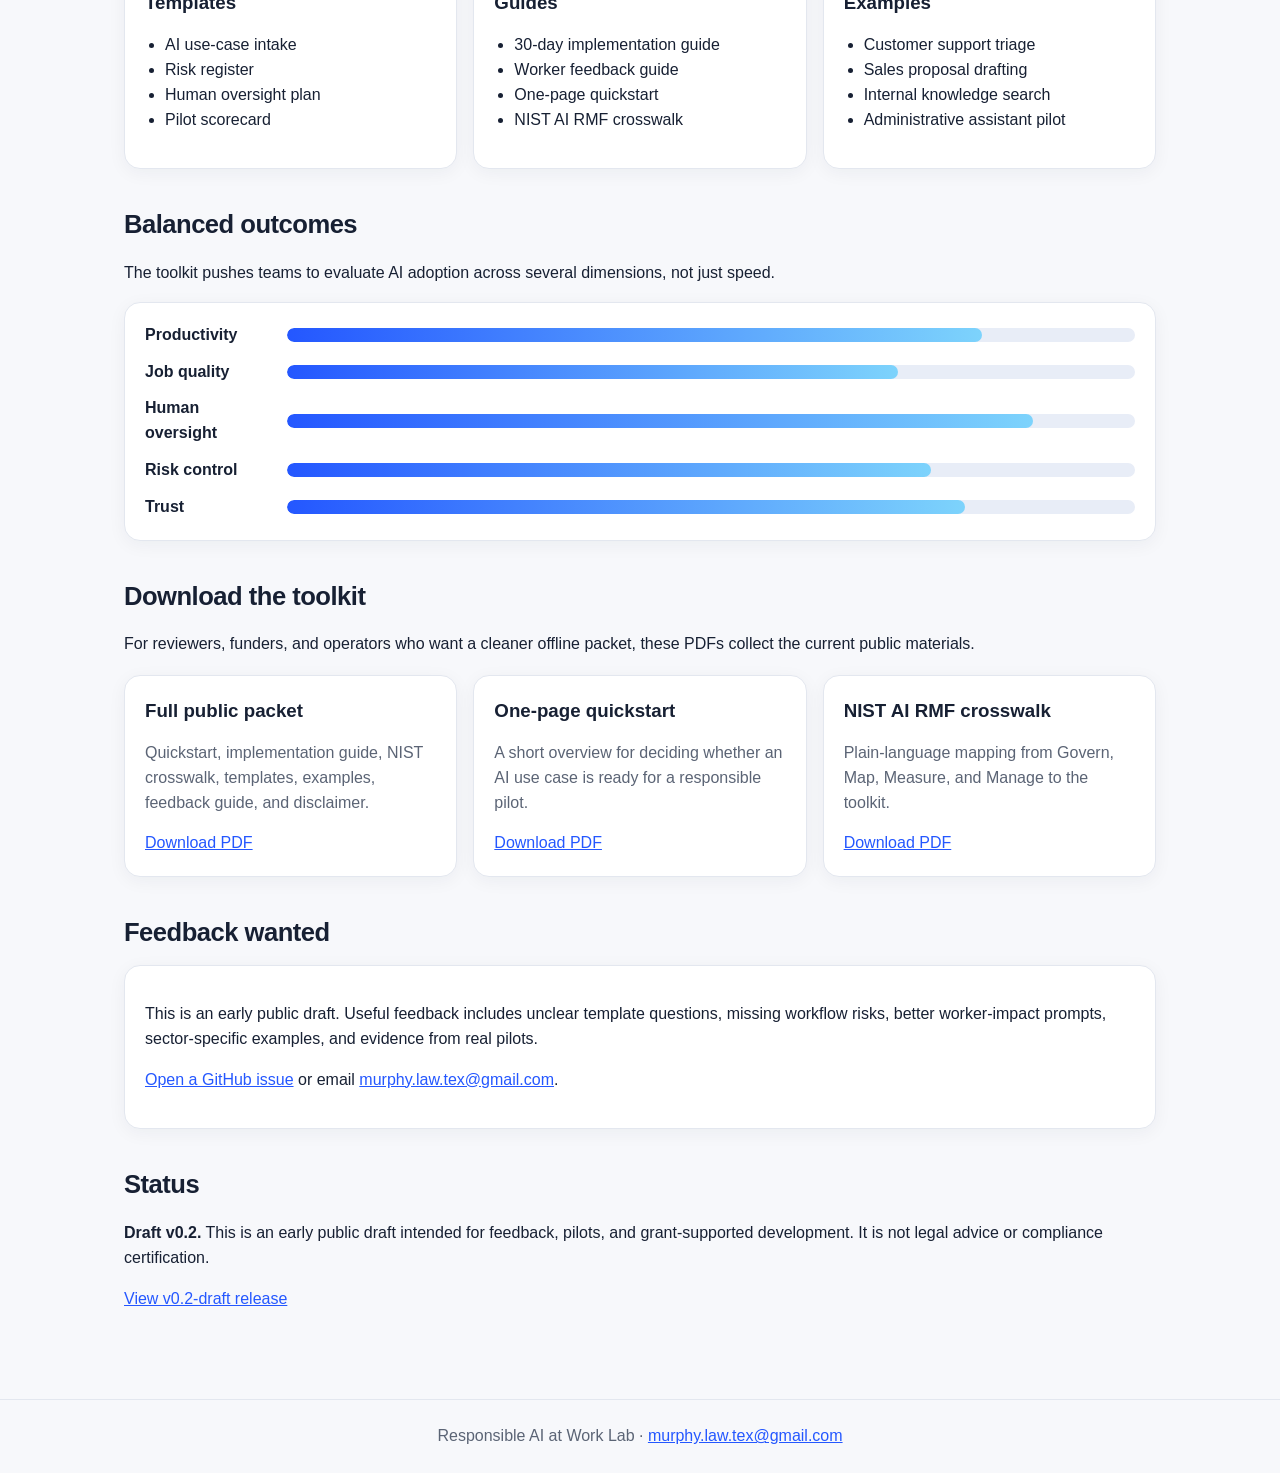
==== commit 4e5da313: "Update lab system graphic labels" ====
--- a/index.html
+++ b/index.html
@@ -62,7 +62,7 @@
           <line class="line" x1="120" y1="105" x2="210" y2="160"/><line class="line" x1="300" y1="105" x2="210" y2="160"/><line class="line" x1="120" y1="225" x2="210" y2="160"/><line class="line" x1="300" y1="225" x2="210" y2="160"/><line class="line" x1="210" y1="285" x2="210" y2="160"/>
           <circle class="node" cx="120" cy="105" r="42"/><circle class="node" cx="300" cy="105" r="42"/><circle class="node" cx="120" cy="225" r="42"/><circle class="node" cx="300" cy="225" r="42"/><circle class="node" cx="210" cy="285" r="46"/><circle class="node2" cx="210" cy="160" r="54"/>
           <text x="210" y="154" text-anchor="middle" font-size="18" font-weight="800" fill="#172033">AI</text><text x="210" y="178" text-anchor="middle" font-size="12" font-weight="700" fill="#172033">Governance</text>
-          <text x="120" y="97" text-anchor="middle" font-size="12" font-weight="700" fill="#172033">People</text><text x="120" y="112" text-anchor="middle" font-size="10" font-weight="700" fill="#172033">Policies &amp; Training</text><text x="300" y="101" text-anchor="middle" font-size="12" font-weight="700" fill="#172033">Process</text><text x="120" y="218" text-anchor="middle" font-size="11" font-weight="700" fill="#172033">Analytics</text><text x="120" y="232" text-anchor="middle" font-size="10" font-weight="700" fill="#172033">Evidence-Based</text><text x="300" y="221" text-anchor="middle" font-size="12" font-weight="700" fill="#172033">Trust</text><text x="210" y="274" text-anchor="middle" font-size="10" font-weight="700" fill="#172033">Hardware &amp;</text><text x="210" y="288" text-anchor="middle" font-size="10" font-weight="700" fill="#172033">Technology</text><text x="210" y="302" text-anchor="middle" font-size="10" font-weight="700" fill="#172033">Considerations</text>
+          <text x="120" y="97" text-anchor="middle" font-size="12" font-weight="700" fill="#172033">People</text><text x="120" y="112" text-anchor="middle" font-size="10" font-weight="700" fill="#172033">Policies &amp; Training</text><text x="300" y="97" text-anchor="middle" font-size="12" font-weight="700" fill="#172033">Integration</text><text x="300" y="112" text-anchor="middle" font-size="10" font-weight="700" fill="#172033">Process</text><text x="120" y="218" text-anchor="middle" font-size="11" font-weight="700" fill="#172033">Analytics</text><text x="120" y="232" text-anchor="middle" font-size="10" font-weight="700" fill="#172033">Evidence-Based</text><text x="300" y="218" text-anchor="middle" font-size="12" font-weight="700" fill="#172033">Security</text><text x="300" y="232" text-anchor="middle" font-size="10" font-weight="700" fill="#172033">Trust &amp; Verify</text><text x="210" y="274" text-anchor="middle" font-size="10" font-weight="700" fill="#172033">Hardware &amp;</text><text x="210" y="288" text-anchor="middle" font-size="10" font-weight="700" fill="#172033">Technology</text><text x="210" y="302" text-anchor="middle" font-size="10" font-weight="700" fill="#172033">Considerations</text>
           <circle class="accent" cx="210" cy="70" r="8"/><circle class="accent" cx="355" cy="160" r="8"/><circle class="accent" cx="210" cy="340" r="8"/><circle class="accent" cx="65" cy="160" r="8"/>
         </svg>
       </div>
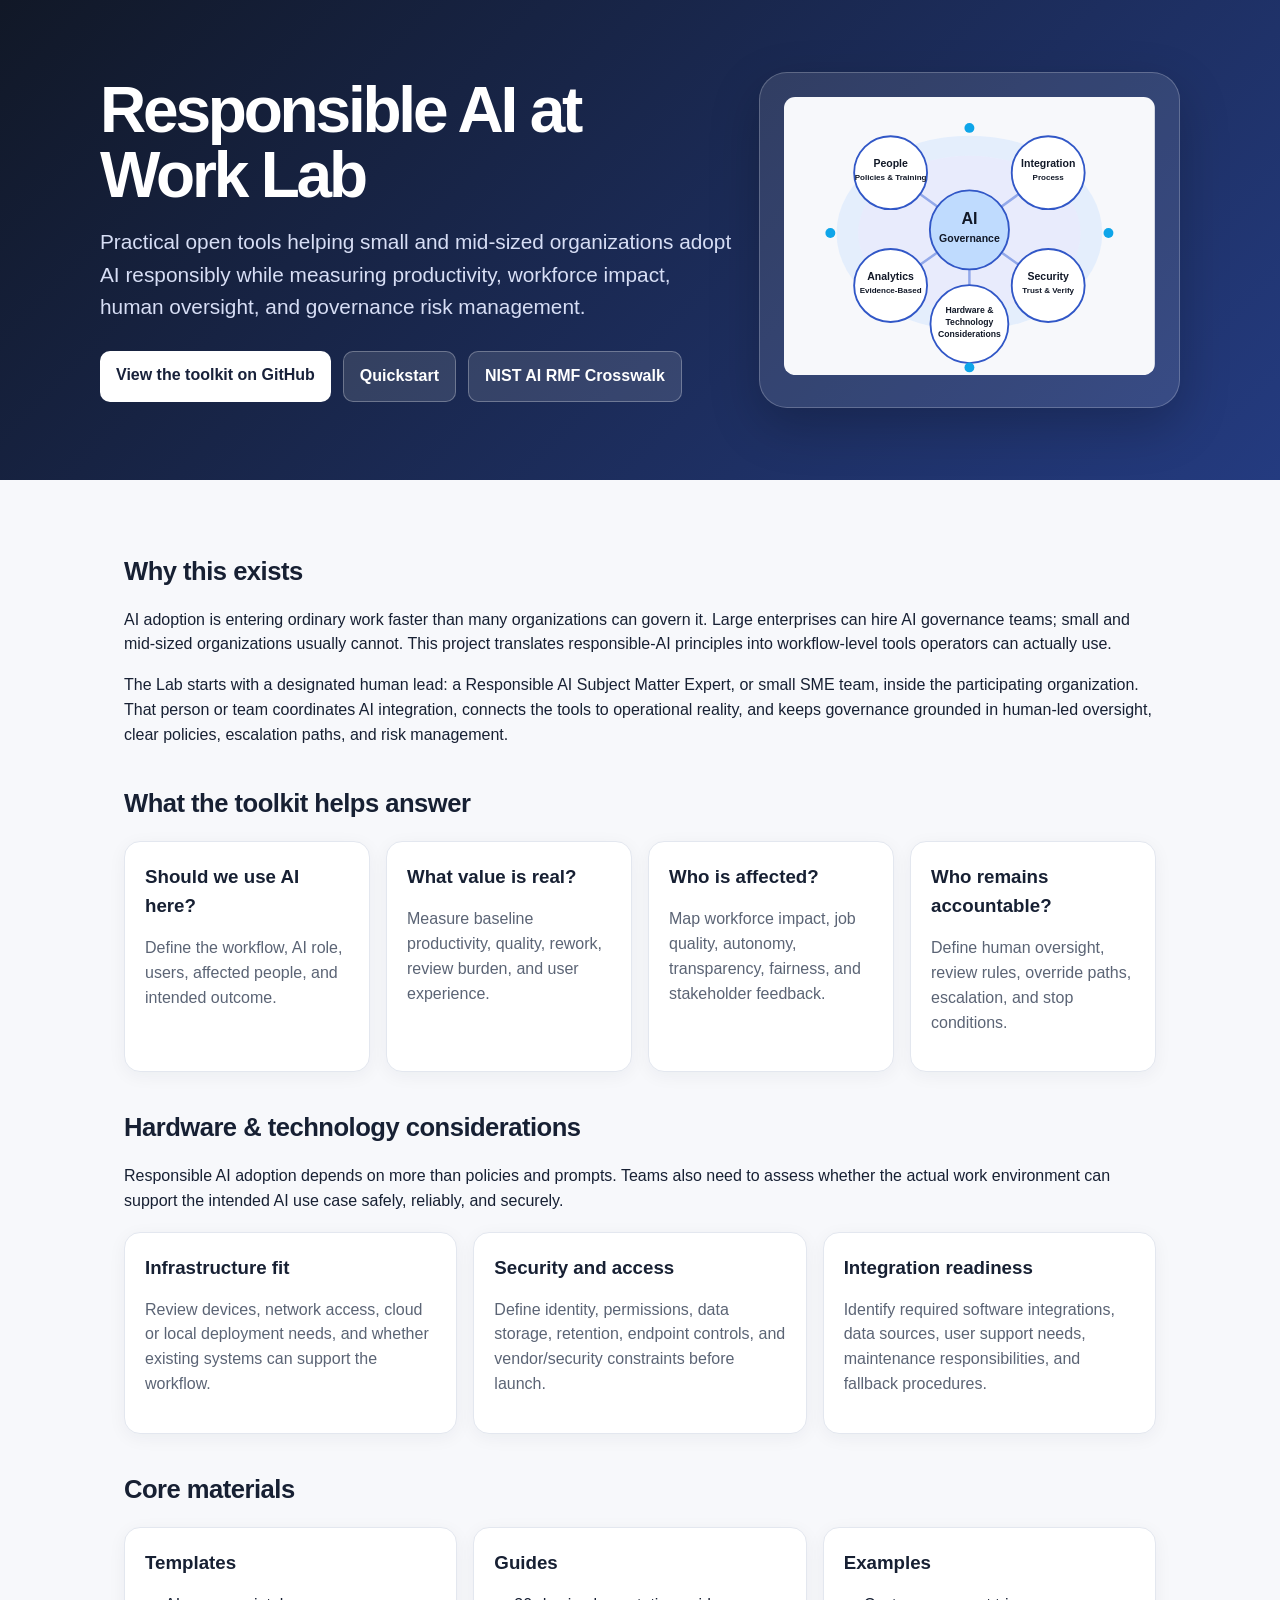
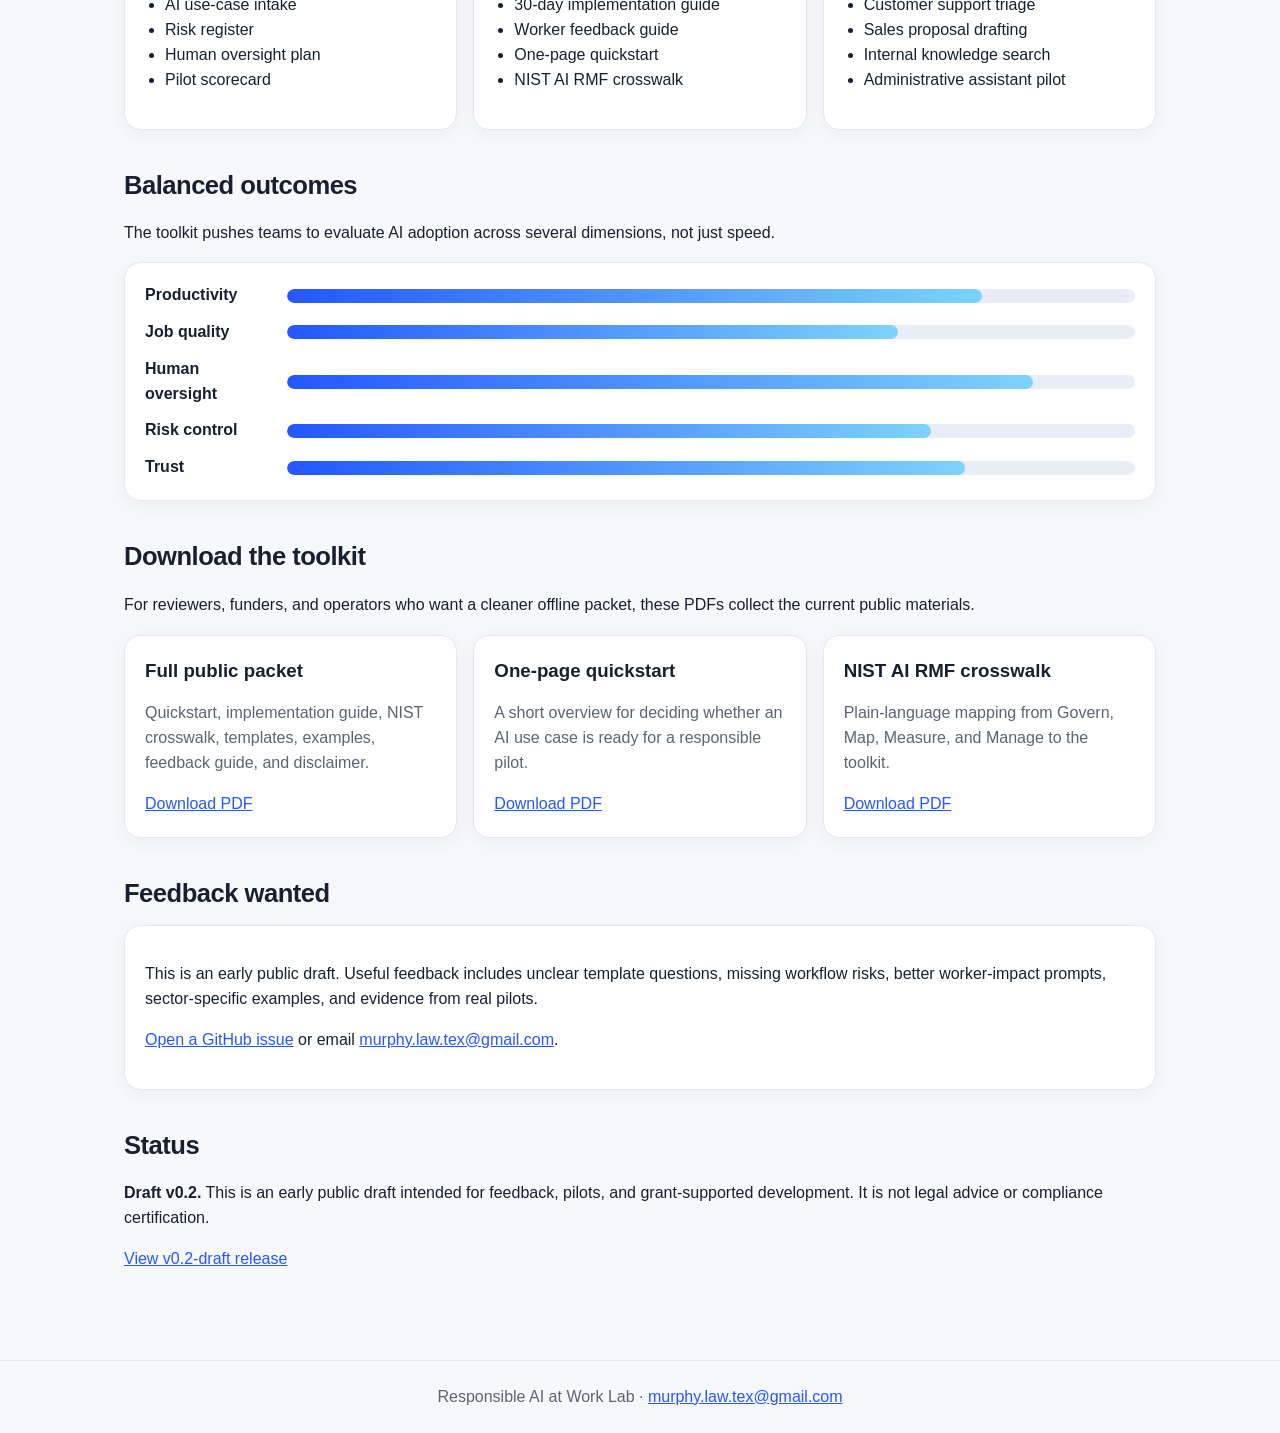
==== commit e9826032: "Replace lab graphic with high-contrast version" ====
--- a/index.html
+++ b/index.html
@@ -54,16 +54,52 @@
         </div>
       </div>
       <div class="hero-art" aria-label="Illustration of people, work, and AI governance connected in a workflow">
-        <svg viewBox="0 0 420 360" role="img" width="100%" height="auto">
-          <defs>
-            <linearGradient id="g" x1="0" y1="0" x2="1" y2="1"><stop stop-color="#7dd3fc"/><stop offset="1" stop-color="#c4b5fd"/></linearGradient>
-          </defs>
-          <path d="M70 160 C120 55, 300 55, 350 160 C330 295, 95 305, 70 160Z" fill="url(#g)" opacity=".25"/>
-          <line class="line" x1="120" y1="105" x2="210" y2="160"/><line class="line" x1="300" y1="105" x2="210" y2="160"/><line class="line" x1="120" y1="225" x2="210" y2="160"/><line class="line" x1="300" y1="225" x2="210" y2="160"/><line class="line" x1="210" y1="285" x2="210" y2="160"/>
-          <circle class="node" cx="120" cy="105" r="42"/><circle class="node" cx="300" cy="105" r="42"/><circle class="node" cx="120" cy="225" r="42"/><circle class="node" cx="300" cy="225" r="42"/><circle class="node" cx="210" cy="285" r="46"/><circle class="node2" cx="210" cy="160" r="54"/>
-          <text x="210" y="154" text-anchor="middle" font-size="18" font-weight="800" fill="#172033">AI</text><text x="210" y="178" text-anchor="middle" font-size="12" font-weight="700" fill="#172033">Governance</text>
-          <text x="120" y="97" text-anchor="middle" font-size="12" font-weight="700" fill="#172033">People</text><text x="120" y="112" text-anchor="middle" font-size="10" font-weight="700" fill="#172033">Policies &amp; Training</text><text x="300" y="97" text-anchor="middle" font-size="12" font-weight="700" fill="#172033">Integration</text><text x="300" y="112" text-anchor="middle" font-size="10" font-weight="700" fill="#172033">Process</text><text x="120" y="218" text-anchor="middle" font-size="11" font-weight="700" fill="#172033">Analytics</text><text x="120" y="232" text-anchor="middle" font-size="10" font-weight="700" fill="#172033">Evidence-Based</text><text x="300" y="218" text-anchor="middle" font-size="12" font-weight="700" fill="#172033">Security</text><text x="300" y="232" text-anchor="middle" font-size="10" font-weight="700" fill="#172033">Trust &amp; Verify</text><text x="210" y="274" text-anchor="middle" font-size="10" font-weight="700" fill="#172033">Hardware &amp;</text><text x="210" y="288" text-anchor="middle" font-size="10" font-weight="700" fill="#172033">Technology</text><text x="210" y="302" text-anchor="middle" font-size="10" font-weight="700" fill="#172033">Considerations</text>
-          <circle class="accent" cx="210" cy="70" r="8"/><circle class="accent" cx="355" cy="160" r="8"/><circle class="accent" cx="210" cy="340" r="8"/><circle class="accent" cx="65" cy="160" r="8"/>
+        <svg viewBox="0 0 1200 900" role="img" width="100%" height="auto">
+          <rect width="1200" height="900" rx="36" fill="#f7f8fb"/>
+          <ellipse cx="600" cy="440" rx="430" ry="315" fill="#dbeafe" opacity="0.65"/>
+          <ellipse cx="600" cy="440" rx="360" ry="250" fill="#ede9fe" opacity="0.55"/>
+        
+          <g stroke="#8aa2e8" stroke-width="8" stroke-linecap="round" opacity="0.9">
+            <line x1="345" y1="245" x2="600" y2="430"/>
+            <line x1="855" y1="245" x2="600" y2="430"/>
+            <line x1="345" y1="610" x2="600" y2="430"/>
+            <line x1="855" y1="610" x2="600" y2="430"/>
+            <line x1="600" y1="735" x2="600" y2="430"/>
+          </g>
+        
+          <g font-family="Arial, Helvetica, sans-serif" text-anchor="middle" fill="#111827">
+            <circle cx="600" cy="430" r="128" fill="#bfdbfe" stroke="#3157c7" stroke-width="6"/>
+            <text x="600" y="412" font-size="52" font-weight="800">AI</text>
+            <text x="600" y="470" font-size="34" font-weight="800">Governance</text>
+        
+            <circle cx="345" cy="245" r="118" fill="#ffffff" stroke="#3157c7" stroke-width="6"/>
+            <text x="345" y="226" font-size="34" font-weight="800">People</text>
+            <text x="345" y="270" font-size="26" font-weight="800">Policies &amp; Training</text>
+        
+            <circle cx="855" cy="245" r="118" fill="#ffffff" stroke="#3157c7" stroke-width="6"/>
+            <text x="855" y="226" font-size="34" font-weight="800">Integration</text>
+            <text x="855" y="270" font-size="26" font-weight="800">Process</text>
+        
+            <circle cx="345" cy="610" r="118" fill="#ffffff" stroke="#3157c7" stroke-width="6"/>
+            <text x="345" y="591" font-size="34" font-weight="800">Analytics</text>
+            <text x="345" y="635" font-size="26" font-weight="800">Evidence-Based</text>
+        
+            <circle cx="855" cy="610" r="118" fill="#ffffff" stroke="#3157c7" stroke-width="6"/>
+            <text x="855" y="591" font-size="34" font-weight="800">Security</text>
+            <text x="855" y="635" font-size="26" font-weight="800">Trust &amp; Verify</text>
+        
+            <circle cx="600" cy="735" r="126" fill="#ffffff" stroke="#3157c7" stroke-width="6"/>
+            <text x="600" y="700" font-size="28" font-weight="800">Hardware &amp;</text>
+            <text x="600" y="738" font-size="28" font-weight="800">Technology</text>
+            <text x="600" y="776" font-size="28" font-weight="800">Considerations</text>
+          </g>
+        
+          <g fill="#0ea5e9">
+            <circle cx="600" cy="100" r="16"/>
+            <circle cx="1050" cy="440" r="16"/>
+            <circle cx="600" cy="875" r="16"/>
+            <circle cx="150" cy="440" r="16"/>
+          </g>
         </svg>
       </div>
     </div>
